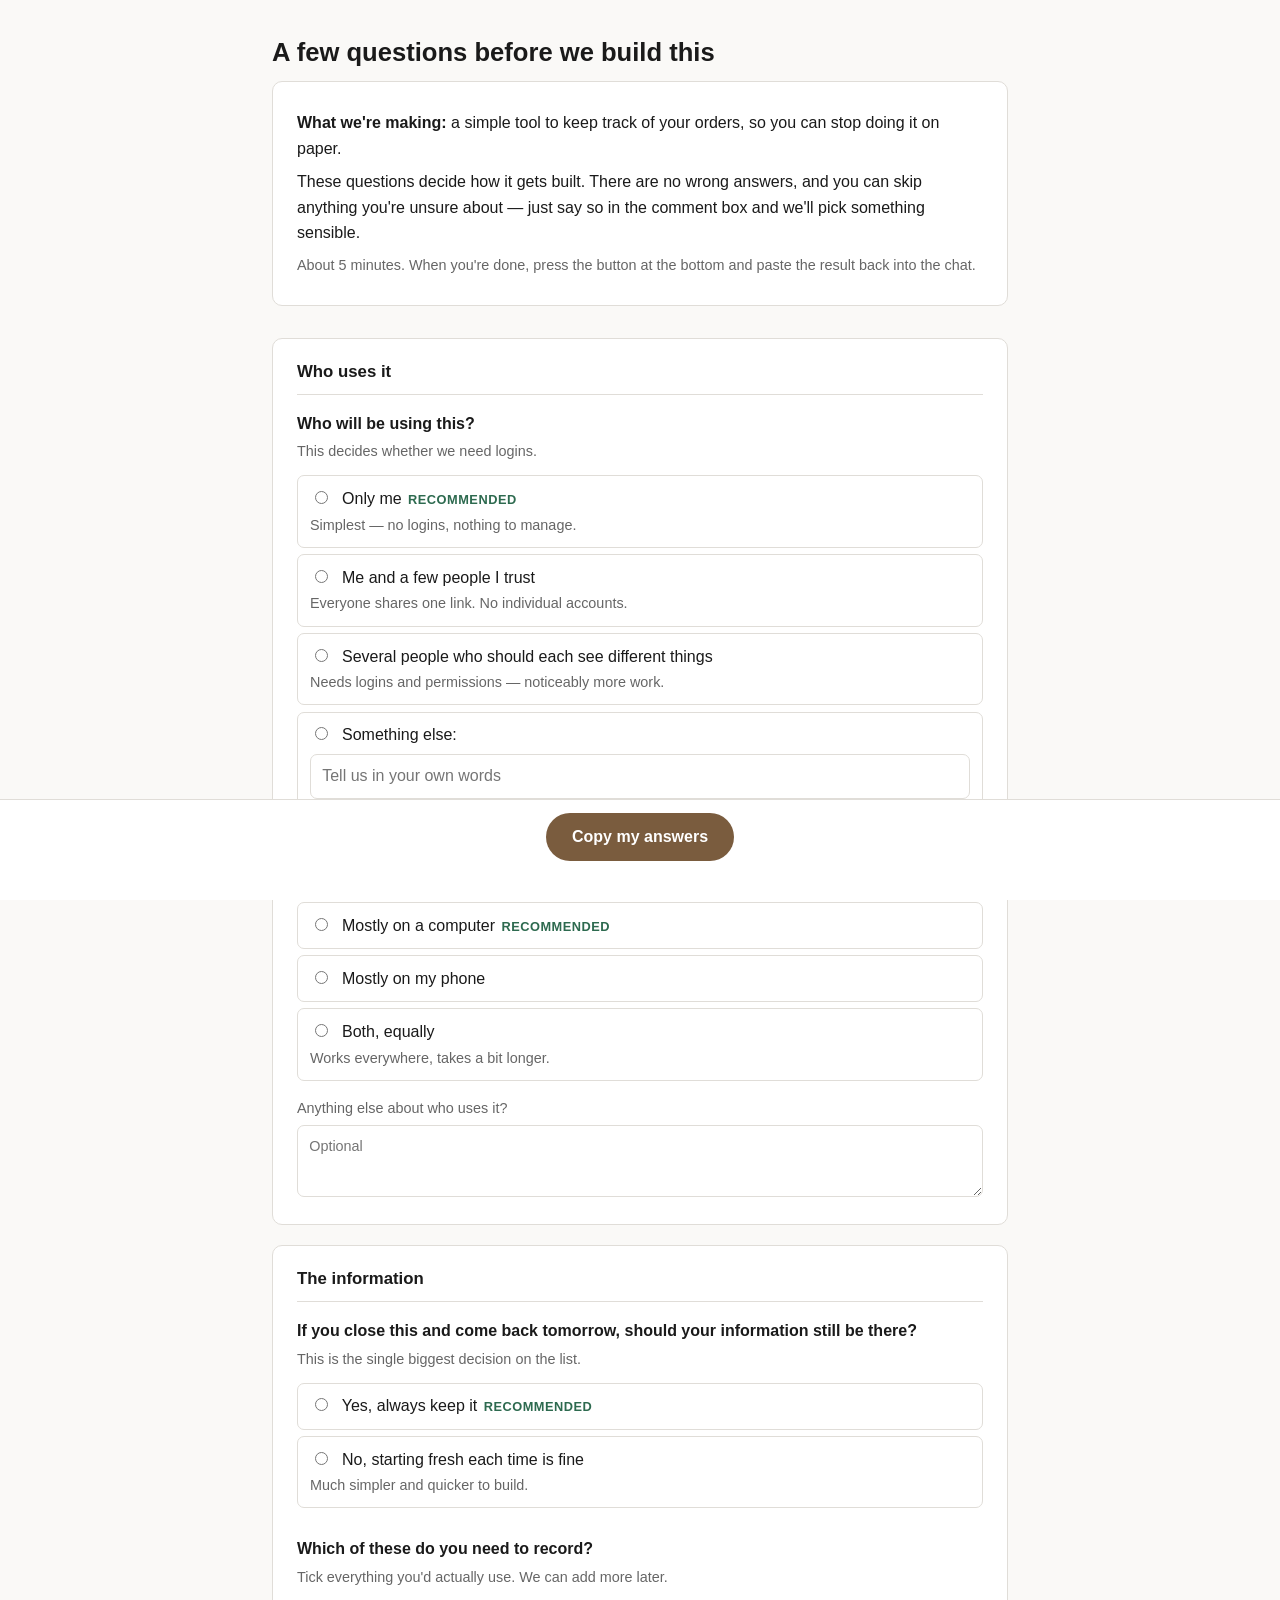
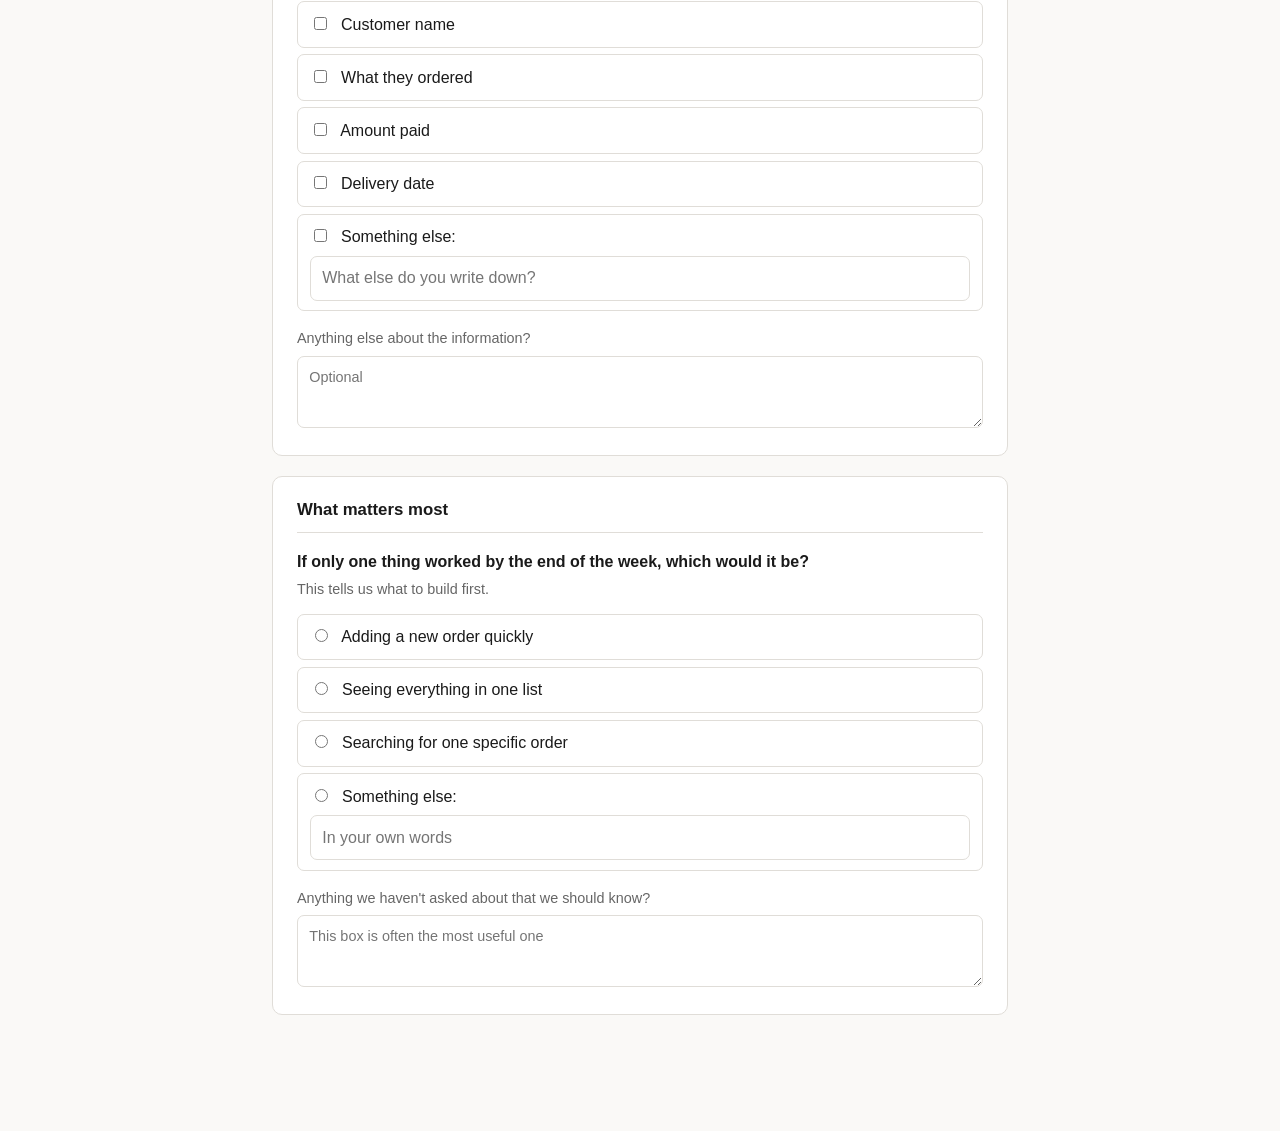
==== .agents/skills/requirements-workbook/references/workbook-template.html @ c86bfe86 "feat: add requirements-workbook skill with a working HTML template Addresses a failure the other ski" ====
<!DOCTYPE html>
<!--
  Requirements workbook template.

  Copy this file, replace the intro and the questions, keep everything else.
  Self-contained on purpose: no CDN, no fonts, no build step. It must work by
  double-clicking it, offline.

  To add a question, copy one <div class="q"> block. The rules the script
  relies on:
    - each question block has  class="q"  and a  data-q="<plain question text>"
    - every input in one question shares the same  name="..."  (unique per page)
    - an "Other" free-text input has  class="other"
    - a section comment box has  class="comment"  and sits inside its <section>
  Nothing else is required. The copy button reads the DOM, so you never have to
  maintain a parallel list of questions.
-->
<html lang="en">
<head>
<meta charset="utf-8">
<meta name="viewport" content="width=device-width, initial-scale=1">
<title>A few questions before we build this</title>
<style>
  :root {
    --ink: #1a1a1a; --muted: #666; --line: #e0ddd8;
    --bg: #faf9f7; --card: #fff; --accent: #7a5c3e; --ok: #2d6a4f;
  }
  * { box-sizing: border-box; }
  body {
    margin: 0; padding: 2rem 1rem 6rem; background: var(--bg); color: var(--ink);
    font: 16px/1.6 -apple-system, BlinkMacSystemFont, "Segoe UI", Roboto, sans-serif;
  }
  main { max-width: 46rem; margin: 0 auto; }
  h1 { font-size: 1.6rem; margin: 0 0 .5rem; }
  .intro {
    background: var(--card); border: 1px solid var(--line); border-radius: 10px;
    padding: 1.25rem 1.5rem; margin-bottom: 2rem;
  }
  .intro p { margin: .5rem 0; }
  .time { color: var(--muted); font-size: .9rem; }
  section {
    background: var(--card); border: 1px solid var(--line); border-radius: 10px;
    padding: 1.25rem 1.5rem; margin-bottom: 1.25rem;
  }
  section > h2 {
    font-size: 1.05rem; margin: 0 0 1rem; padding-bottom: .5rem;
    border-bottom: 1px solid var(--line);
  }
  .q { margin-bottom: 1.75rem; }
  .q:last-of-type { margin-bottom: 1rem; }
  .q > p.ask { font-weight: 600; margin: 0 0 .25rem; }
  .q > p.why { color: var(--muted); font-size: .9rem; margin: 0 0 .75rem; }
  label.opt {
    display: block; padding: .6rem .75rem; margin-bottom: .4rem; cursor: pointer;
    border: 1px solid var(--line); border-radius: 7px; background: #fff;
  }
  label.opt:hover { border-color: var(--accent); }
  label.opt input { margin-right: .6rem; }
  .consequence { color: var(--muted); font-size: .9rem; }
  .rec {
    color: var(--ok); font-size: .8rem; font-weight: 600;
    text-transform: uppercase; letter-spacing: .04em; margin-left: .4rem;
  }
  input[type=text], textarea {
    width: 100%; font: inherit; padding: .55rem .7rem; margin-top: .35rem;
    border: 1px solid var(--line); border-radius: 7px; background: #fff;
  }
  textarea { min-height: 4.5rem; resize: vertical; }
  .comment-label { display: block; font-size: .9rem; color: var(--muted); margin-top: .5rem; }
  .bar {
    position: fixed; left: 0; right: 0; bottom: 0; background: var(--card);
    border-top: 1px solid var(--line); padding: .85rem 1rem; text-align: center;
  }
  button {
    font: inherit; font-weight: 600; padding: .7rem 1.6rem; cursor: pointer;
    background: var(--accent); color: #fff; border: 0; border-radius: 99px;
  }
  button:hover { background: #5f4730; }
  #status { display: block; margin-top: .5rem; font-size: .9rem; color: var(--ok); min-height: 1.2em; }
  #fallback { display: none; max-width: 46rem; margin: 1rem auto 0; }
  @media (prefers-color-scheme: dark) {
    :root { --ink: #ececec; --muted: #a0a0a0; --line: #3a3a3a; --bg: #1b1b1b; --card: #242424; --accent: #b98d5f; --ok: #6fbf9a; }
    label.opt, input[type=text], textarea { background: #2c2c2c; color: inherit; }
  }
</style>
</head>
<body>
<main>

  <!-- ==== REPLACE: intro ==== -->
  <h1>A few questions before we build this</h1>
  <div class="intro">
    <p><strong>What we're making:</strong> a simple tool to keep track of your
      orders, so you can stop doing it on paper.</p>
    <p>These questions decide how it gets built. There are no wrong answers, and
      you can skip anything you're unsure about — just say so in the comment box
      and we'll pick something sensible.</p>
    <p class="time">About 5 minutes. When you're done, press the button at the
      bottom and paste the result back into the chat.</p>
  </div>

  <!-- ==== REPLACE: sections and questions ==== -->
  <section>
    <h2>Who uses it</h2>

    <div class="q" data-q="Who will be using this?">
      <p class="ask">Who will be using this?</p>
      <p class="why">This decides whether we need logins.</p>
      <label class="opt"><input type="radio" name="users" value="Only me">
        Only me<span class="rec">Recommended</span>
        <span class="consequence"><br>Simplest — no logins, nothing to manage.</span></label>
      <label class="opt"><input type="radio" name="users" value="Me and a few people I trust">
        Me and a few people I trust
        <span class="consequence"><br>Everyone shares one link. No individual accounts.</span></label>
      <label class="opt"><input type="radio" name="users" value="Several people who should each see different things">
        Several people who should each see different things
        <span class="consequence"><br>Needs logins and permissions — noticeably more work.</span></label>
      <label class="opt"><input type="radio" name="users" value="__other__">
        Something else:
        <input type="text" class="other" placeholder="Tell us in your own words"></label>
    </div>

    <div class="q" data-q="Will you use this on your phone?">
      <p class="ask">Will you use this on your phone?</p>
      <p class="why">Phone layouts take extra work, so it helps to know early.</p>
      <label class="opt"><input type="radio" name="device" value="Mostly on a computer">
        Mostly on a computer<span class="rec">Recommended</span></label>
      <label class="opt"><input type="radio" name="device" value="Mostly on my phone">
        Mostly on my phone</label>
      <label class="opt"><input type="radio" name="device" value="Both, equally">
        Both, equally
        <span class="consequence"><br>Works everywhere, takes a bit longer.</span></label>
    </div>

    <label class="comment-label">Anything else about who uses it?
      <textarea class="comment" placeholder="Optional"></textarea></label>
  </section>

  <section>
    <h2>The information</h2>

    <div class="q" data-q="If you close this and come back tomorrow, should your information still be there?">
      <p class="ask">If you close this and come back tomorrow, should your
        information still be there?</p>
      <p class="why">This is the single biggest decision on the list.</p>
      <label class="opt"><input type="radio" name="persist" value="Yes, always keep it">
        Yes, always keep it<span class="rec">Recommended</span></label>
      <label class="opt"><input type="radio" name="persist" value="No, starting fresh each time is fine">
        No, starting fresh each time is fine
        <span class="consequence"><br>Much simpler and quicker to build.</span></label>
    </div>

    <div class="q" data-q="Which of these do you need to record? (tick all that apply)">
      <p class="ask">Which of these do you need to record?</p>
      <p class="why">Tick everything you'd actually use. We can add more later.</p>
      <label class="opt"><input type="checkbox" name="fields" value="Customer name"> Customer name</label>
      <label class="opt"><input type="checkbox" name="fields" value="What they ordered"> What they ordered</label>
      <label class="opt"><input type="checkbox" name="fields" value="Amount paid"> Amount paid</label>
      <label class="opt"><input type="checkbox" name="fields" value="Delivery date"> Delivery date</label>
      <label class="opt"><input type="checkbox" name="fields" value="__other__"> Something else:
        <input type="text" class="other" placeholder="What else do you write down?"></label>
    </div>

    <label class="comment-label">Anything else about the information?
      <textarea class="comment" placeholder="Optional"></textarea></label>
  </section>

  <section>
    <h2>What matters most</h2>

    <div class="q" data-q="If only one thing worked by the end of the week, which would it be?">
      <p class="ask">If only one thing worked by the end of the week, which would
        it be?</p>
      <p class="why">This tells us what to build first.</p>
      <label class="opt"><input type="radio" name="priority" value="Adding a new order quickly">
        Adding a new order quickly</label>
      <label class="opt"><input type="radio" name="priority" value="Seeing everything in one list">
        Seeing everything in one list</label>
      <label class="opt"><input type="radio" name="priority" value="Searching for one specific order">
        Searching for one specific order</label>
      <label class="opt"><input type="radio" name="priority" value="__other__">
        Something else:
        <input type="text" class="other" placeholder="In your own words"></label>
    </div>

    <label class="comment-label">Anything we haven't asked about that we should know?
      <textarea class="comment" placeholder="This box is often the most useful one"></textarea></label>
  </section>
  <!-- ==== END REPLACE ==== -->

</main>

<div class="bar">
  <button id="copy" type="button">Copy my answers</button>
  <span id="status" role="status" aria-live="polite"></span>
</div>

<main id="fallback">
  <p>Couldn't copy automatically — select everything below and copy it manually:</p>
  <textarea id="fallbackText" style="min-height:18rem"></textarea>
</main>

<script>
(function () {
  "use strict";

  function collect() {
    var out = [];
    var unanswered = [];

    out.push("## Workbook answers — " + document.title);
    out.push("_Completed " + new Date().toLocaleString() + "_");

    document.querySelectorAll("main > section").forEach(function (section) {
      var heading = section.querySelector("h2");
      out.push("");
      out.push("### " + (heading ? heading.textContent.trim() : "Section"));

      section.querySelectorAll(".q").forEach(function (q) {
        var question = q.dataset.q || (q.querySelector(".ask") || {}).textContent || "Question";
        question = question.trim();
        var picked = [];

        q.querySelectorAll("input[type=radio], input[type=checkbox]").forEach(function (input) {
          if (!input.checked) return;
          if (input.value === "__other__") {
            // The free-text box lives inside the same label as its option.
            var box = input.closest("label").querySelector(".other");
            var typed = box && box.value.trim();
            picked.push(typed ? typed + " (their own words)" : "Other — but left blank");
          } else {
            picked.push(input.value);
          }
        });

        out.push("");
        out.push("**Q: " + question + "**");
        if (picked.length) {
          out.push("A: " + picked.join("; "));
        } else {
          out.push("A: — not answered —");
          unanswered.push(question);
        }
      });

      var comment = section.querySelector(".comment");
      if (comment && comment.value.trim()) {
        out.push("");
        out.push("Note: " + comment.value.trim());
      }
    });

    out.push("");
    if (unanswered.length) {
      out.push("### Left unanswered — please don't read these as 'no'");
      unanswered.forEach(function (q) { out.push("- " + q); });
    } else {
      out.push("_Every question was answered._");
    }

    return out.join("\n");
  }

  function say(message) {
    document.getElementById("status").textContent = message;
  }

  document.getElementById("copy").addEventListener("click", function () {
    var text = collect();

    function manual() {
      var pane = document.getElementById("fallback");
      var box = document.getElementById("fallbackText");
      box.value = text;
      pane.style.display = "block";
      box.focus();
      box.select();
      say("Copy the text below instead.");
    }

    // navigator.clipboard is unavailable on file:// in some browsers, so the
    // manual pane is a real path, not a nicety.
    if (navigator.clipboard && navigator.clipboard.writeText) {
      navigator.clipboard.writeText(text).then(function () {
        say("Copied. Now paste it back into the chat.");
      }, manual);
    } else {
      manual();
    }
  });
})();
</script>
</body>
</html>
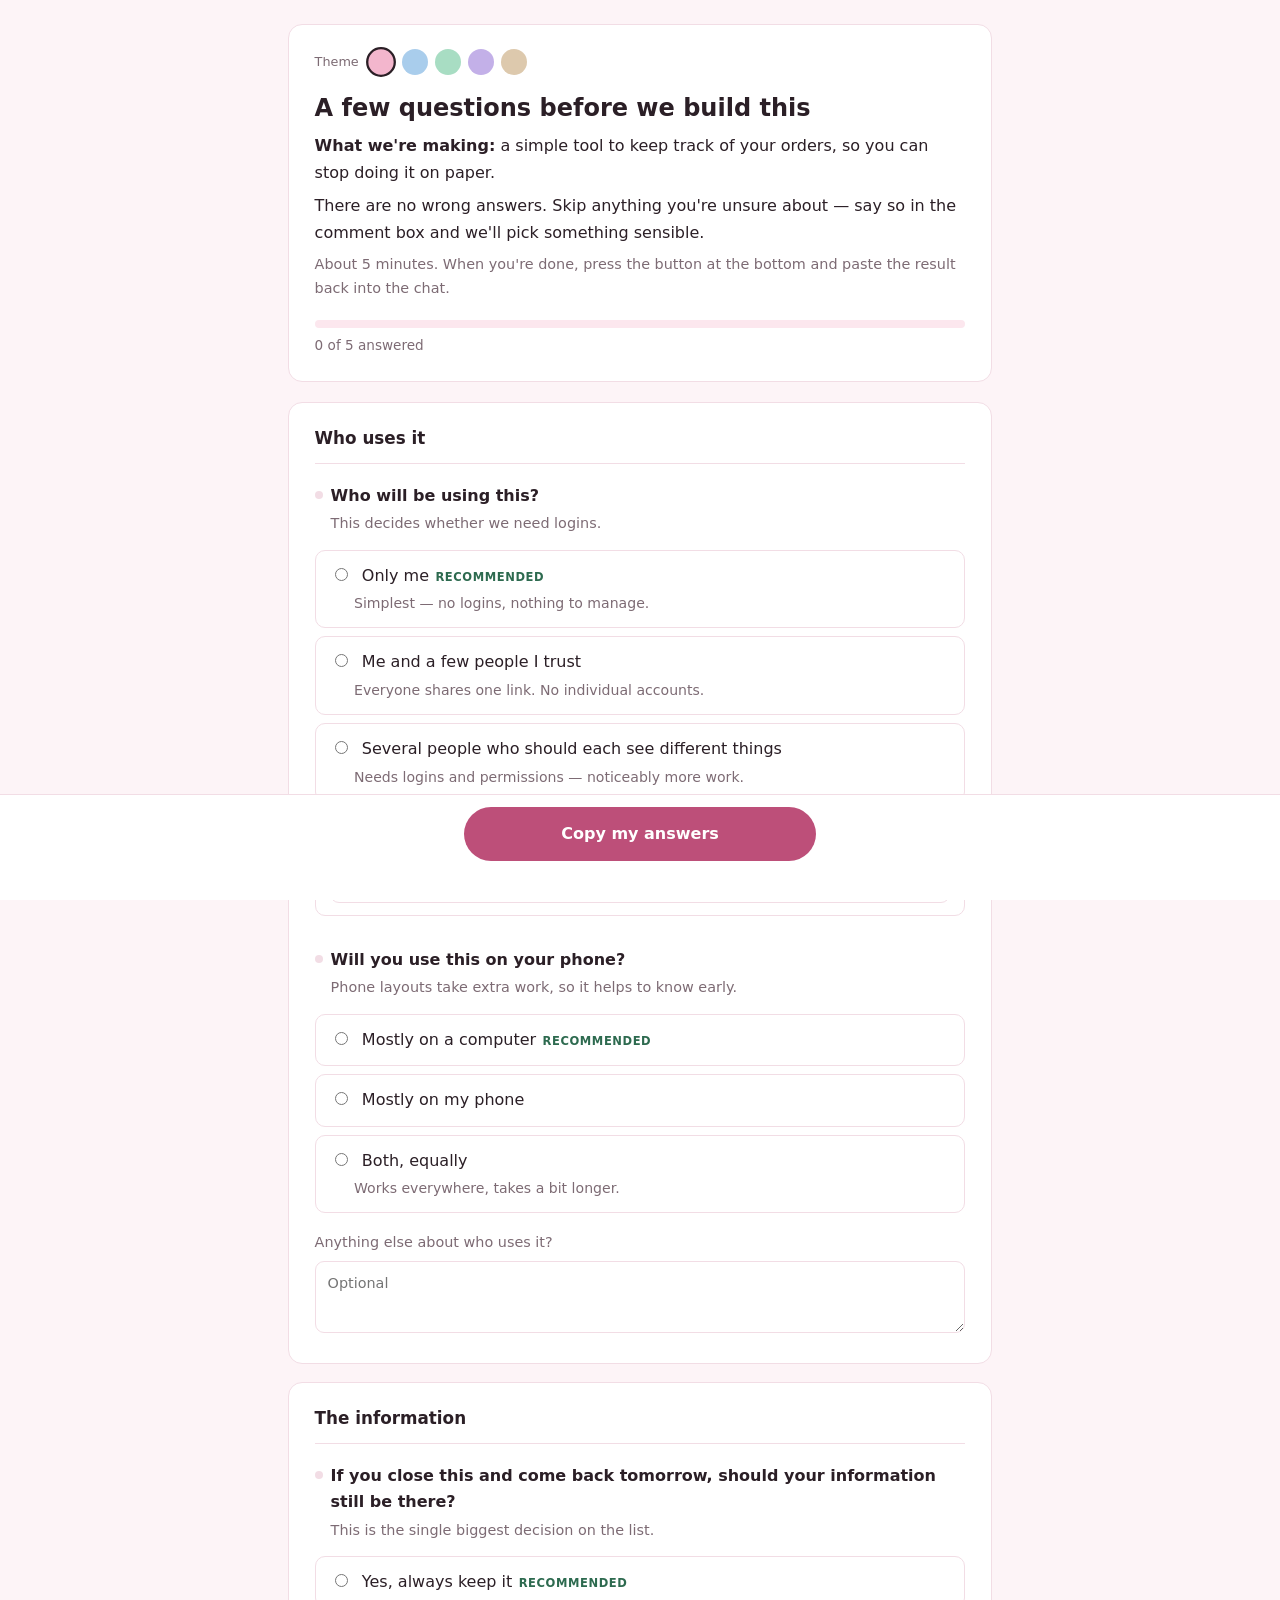
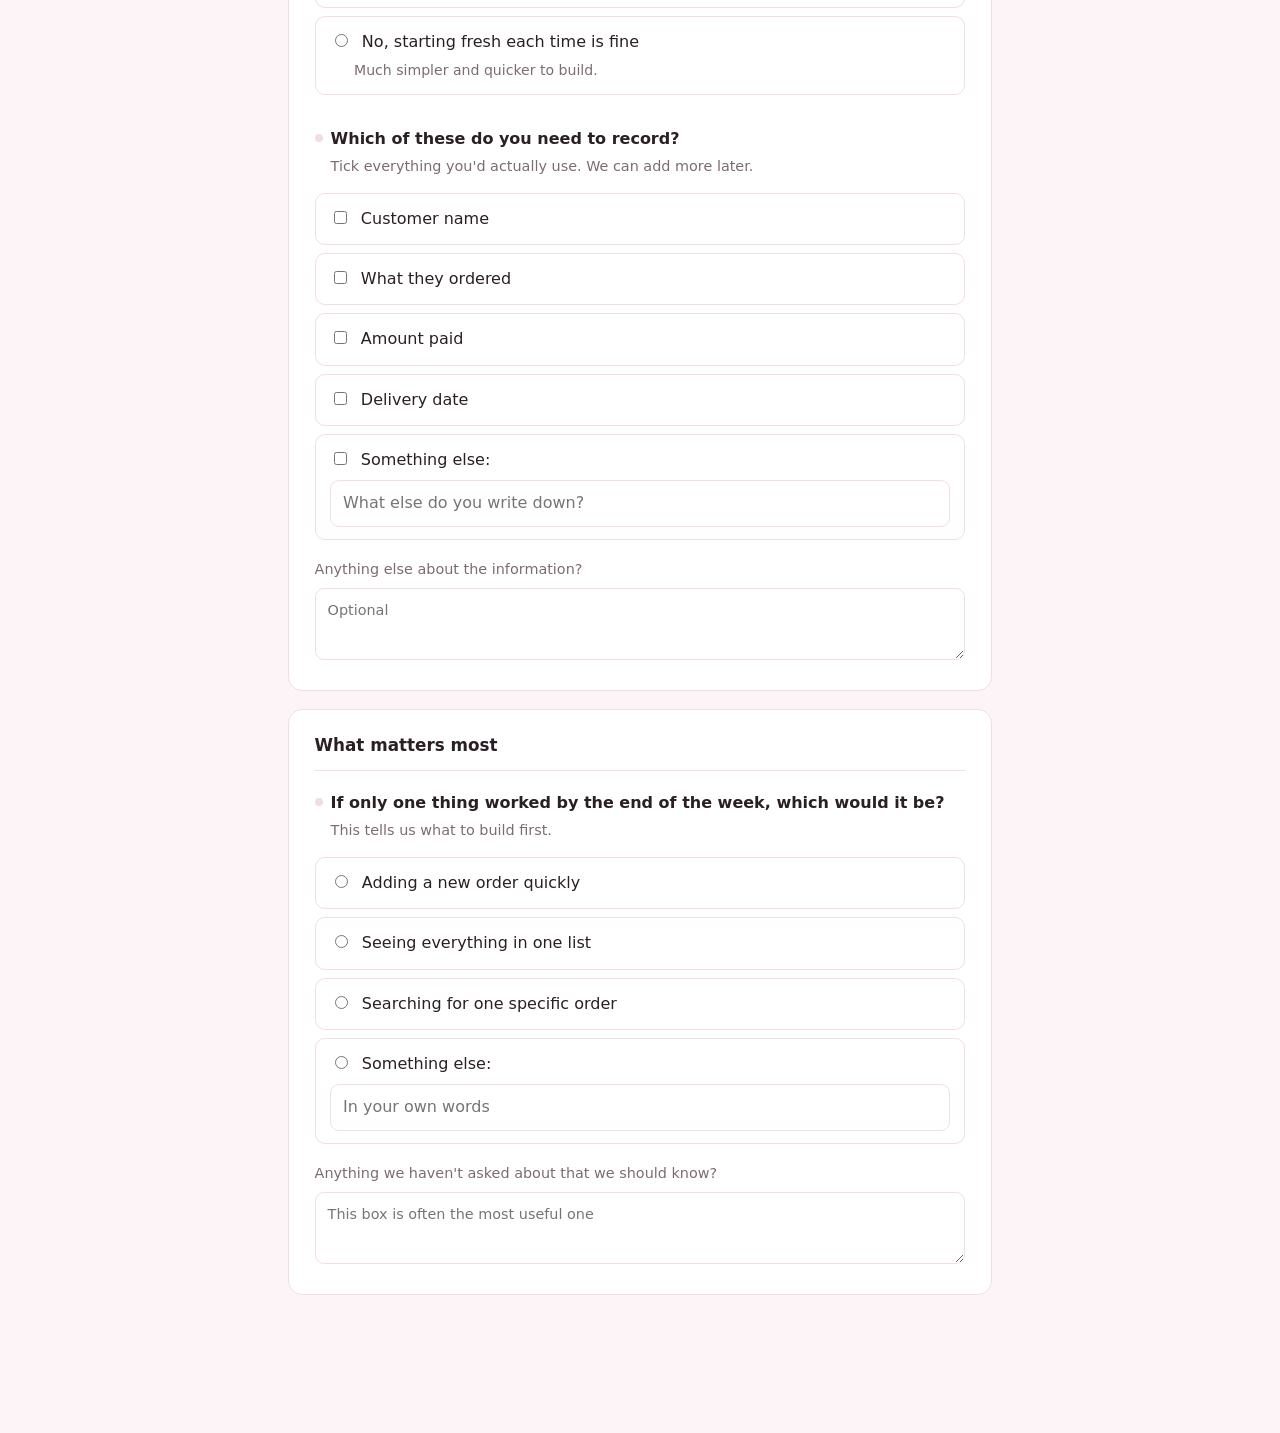
==== commit c1fb77a9: "feat: redesign the workbook template for comfort and accessibility A questionnaire that is unpleasan" ====
--- a/.agents/skills/requirements-workbook/references/workbook-template.html
+++ b/.agents/skills/requirements-workbook/references/workbook-template.html
@@ -12,116 +12,205 @@
     - every input in one question shares the same  name="..."  (unique per page)
     - an "Other" free-text input has  class="other"
     - a section comment box has  class="comment"  and sits inside its <section>
-  Nothing else is required. The copy button reads the DOM, so you never have to
-  maintain a parallel list of questions.
+  Nothing else is required. The copy button and the progress counter both read
+  the DOM, so you never maintain a parallel list of questions.
+
+  Themes: the person answering picks one from the swatches in the header. Their
+  choice is remembered. Do not hard-code a theme for someone else's taste.
 -->
-<html lang="en">
+<html lang="en" data-theme="blossom">
 <head>
 <meta charset="utf-8">
 <meta name="viewport" content="width=device-width, initial-scale=1">
 <title>A few questions before we build this</title>
 <style>
-  :root {
-    --ink: #1a1a1a; --muted: #666; --line: #e0ddd8;
-    --bg: #faf9f7; --card: #fff; --accent: #7a5c3e; --ok: #2d6a4f;
-  }
-  * { box-sizing: border-box; }
+  /* ---- themes -------------------------------------------------------
+     Every palette keeps body text at >= 4.5:1 against its surface, so the
+     pastels stay readable. Ink is near-black in all of them for that reason. */
+  [data-theme="blossom"] {
+    --bg:#fdf4f7; --card:#fff; --ink:#2b1f26; --muted:#7d6b74;
+    --line:#f2dde5; --accent:#bd4f79; --accent-soft:#fce7ee; --ring:#e58fb0;
+  }
+  [data-theme="sky"] {
+    --bg:#f1f7fd; --card:#fff; --ink:#1d2733; --muted:#67788a;
+    --line:#dce9f5; --accent:#3a6ea5; --accent-soft:#e3eefa; --ring:#8ab4dd;
+  }
+  [data-theme="mint"] {
+    --bg:#f1faf5; --card:#fff; --ink:#1e2b25; --muted:#647a70;
+    --line:#d8ede2; --accent:#2f7d5c; --accent-soft:#e0f4ea; --ring:#7fc4a4;
+  }
+  [data-theme="lilac"] {
+    --bg:#f7f4fd; --card:#fff; --ink:#261f33; --muted:#736a85;
+    --line:#e6dff5; --accent:#6d54a8; --accent-soft:#ece4fa; --ring:#a992dc;
+  }
+  [data-theme="sand"] {
+    --bg:#faf9f7; --card:#fff; --ink:#1a1a1a; --muted:#6b665f;
+    --line:#e8e3da; --accent:#8a6440; --accent-soft:#f4ece2; --ring:#c9a882;
+  }
+  :root { --ok:#2d6a4f; --radius:14px; }
+
+  * { box-sizing:border-box; }
+  html { scroll-behavior:smooth; }
   body {
-    margin: 0; padding: 2rem 1rem 6rem; background: var(--bg); color: var(--ink);
-    font: 16px/1.6 -apple-system, BlinkMacSystemFont, "Segoe UI", Roboto, sans-serif;
-  }
-  main { max-width: 46rem; margin: 0 auto; }
-  h1 { font-size: 1.6rem; margin: 0 0 .5rem; }
-  .intro {
-    background: var(--card); border: 1px solid var(--line); border-radius: 10px;
-    padding: 1.25rem 1.5rem; margin-bottom: 2rem;
-  }
-  .intro p { margin: .5rem 0; }
-  .time { color: var(--muted); font-size: .9rem; }
+    margin:0; padding:1.5rem 1rem 7.5rem; background:var(--bg); color:var(--ink);
+    font:16px/1.65 system-ui, -apple-system, "Segoe UI", Roboto, sans-serif;
+    transition:background 180ms ease, color 180ms ease;
+  }
+  main { max-width:44rem; margin:0 auto; }
+
+  /* ---- header ---- */
+  header {
+    background:var(--card); border:1px solid var(--line); border-radius:var(--radius);
+    padding:1.5rem 1.6rem; margin-bottom:1.25rem;
+  }
+  .themes { display:flex; gap:.45rem; align-items:center; margin-bottom:1.1rem; }
+  .themes span { font-size:.8rem; color:var(--muted); margin-right:.15rem; }
+  .sw {
+    width:26px; height:26px; border-radius:50%; border:2px solid transparent;
+    cursor:pointer; padding:0; transition:transform 150ms ease, border-color 150ms ease;
+  }
+  .sw:hover { transform:scale(1.15); }
+  .sw[aria-pressed="true"] { border-color:var(--ink); transform:scale(1.15); }
+  .sw:focus-visible { outline:3px solid var(--ring); outline-offset:2px; }
+  h1 { font-size:1.5rem; line-height:1.3; margin:0 0 .6rem; }
+  header p { margin:.45rem 0; }
+  .time { color:var(--muted); font-size:.9rem; }
+
+  /* ---- progress ---- */
+  .progress-wrap { margin-top:1.2rem; }
+  .progress-track {
+    height:8px; background:var(--accent-soft); border-radius:99px; overflow:hidden;
+  }
+  .progress-fill {
+    height:100%; width:0%; background:var(--accent); border-radius:99px;
+    transition:width 200ms ease;
+  }
+  .progress-text { font-size:.85rem; color:var(--muted); margin-top:.4rem; }
+
+  /* ---- sections ---- */
   section {
-    background: var(--card); border: 1px solid var(--line); border-radius: 10px;
-    padding: 1.25rem 1.5rem; margin-bottom: 1.25rem;
+    background:var(--card); border:1px solid var(--line); border-radius:var(--radius);
+    padding:1.4rem 1.6rem; margin-bottom:1.1rem;
   }
   section > h2 {
-    font-size: 1.05rem; margin: 0 0 1rem; padding-bottom: .5rem;
-    border-bottom: 1px solid var(--line);
-  }
-  .q { margin-bottom: 1.75rem; }
-  .q:last-of-type { margin-bottom: 1rem; }
-  .q > p.ask { font-weight: 600; margin: 0 0 .25rem; }
-  .q > p.why { color: var(--muted); font-size: .9rem; margin: 0 0 .75rem; }
+    font-size:1.05rem; margin:0 0 1.2rem; padding-bottom:.6rem;
+    border-bottom:1px solid var(--line);
+  }
+  .q { margin-bottom:1.9rem; }
+  .q:last-of-type { margin-bottom:1.1rem; }
+  .ask { font-weight:600; margin:0 0 .2rem; display:flex; gap:.5rem; align-items:baseline; }
+  .dot {
+    width:8px; height:8px; border-radius:50%; background:var(--line);
+    flex:none; transform:translateY(-2px); transition:background 180ms ease;
+  }
+  .q.answered .dot { background:var(--ok); }
+  .why { color:var(--muted); font-size:.9rem; margin:0 0 .85rem 1rem; }
+
+  /* ---- options: whole card is the target, not just the dot ---- */
   label.opt {
-    display: block; padding: .6rem .75rem; margin-bottom: .4rem; cursor: pointer;
-    border: 1px solid var(--line); border-radius: 7px; background: #fff;
-  }
-  label.opt:hover { border-color: var(--accent); }
-  label.opt input { margin-right: .6rem; }
-  .consequence { color: var(--muted); font-size: .9rem; }
+    display:block; padding:.75rem .9rem; margin-bottom:.5rem; cursor:pointer;
+    border:1.5px solid var(--line); border-radius:10px; background:var(--card);
+    transition:border-color 150ms ease, background 150ms ease;
+  }
+  label.opt:hover { border-color:var(--ring); background:var(--accent-soft); }
+  label.opt:has(input:checked) { border-color:var(--accent); background:var(--accent-soft); }
+  label.opt:focus-within { outline:3px solid var(--ring); outline-offset:2px; }
+  label.opt input { margin-right:.55rem; accent-color:var(--accent); }
+  .consequence { color:var(--muted); font-size:.88rem; display:block; margin:.2rem 0 0 1.5rem; }
   .rec {
-    color: var(--ok); font-size: .8rem; font-weight: 600;
-    text-transform: uppercase; letter-spacing: .04em; margin-left: .4rem;
-  }
+    color:var(--ok); font-size:.72rem; font-weight:700; letter-spacing:.05em;
+    text-transform:uppercase; margin-left:.4rem; white-space:nowrap;
+  }
+
   input[type=text], textarea {
-    width: 100%; font: inherit; padding: .55rem .7rem; margin-top: .35rem;
-    border: 1px solid var(--line); border-radius: 7px; background: #fff;
-  }
-  textarea { min-height: 4.5rem; resize: vertical; }
-  .comment-label { display: block; font-size: .9rem; color: var(--muted); margin-top: .5rem; }
+    width:100%; font:inherit; color:inherit; padding:.6rem .75rem; margin-top:.4rem;
+    border:1.5px solid var(--line); border-radius:9px; background:var(--card);
+  }
+  input[type=text]:focus, textarea:focus {
+    outline:3px solid var(--ring); outline-offset:1px; border-color:var(--accent);
+  }
+  textarea { min-height:4.5rem; resize:vertical; }
+  .comment-label { display:block; font-size:.9rem; color:var(--muted); margin-top:.6rem; }
+
+  /* ---- sticky action bar: one primary action, always reachable ---- */
   .bar {
-    position: fixed; left: 0; right: 0; bottom: 0; background: var(--card);
-    border-top: 1px solid var(--line); padding: .85rem 1rem; text-align: center;
-  }
-  button {
-    font: inherit; font-weight: 600; padding: .7rem 1.6rem; cursor: pointer;
-    background: var(--accent); color: #fff; border: 0; border-radius: 99px;
-  }
-  button:hover { background: #5f4730; }
-  #status { display: block; margin-top: .5rem; font-size: .9rem; color: var(--ok); min-height: 1.2em; }
-  #fallback { display: none; max-width: 46rem; margin: 1rem auto 0; }
-  @media (prefers-color-scheme: dark) {
-    :root { --ink: #ececec; --muted: #a0a0a0; --line: #3a3a3a; --bg: #1b1b1b; --card: #242424; --accent: #b98d5f; --ok: #6fbf9a; }
-    label.opt, input[type=text], textarea { background: #2c2c2c; color: inherit; }
-  }
+    position:fixed; left:0; right:0; bottom:0; z-index:5;
+    background:var(--card); border-top:1px solid var(--line);
+    padding:.8rem 1rem calc(.8rem + env(safe-area-inset-bottom)); text-align:center;
+  }
+  .bar-inner { max-width:44rem; margin:0 auto; }
+  button.primary {
+    font:inherit; font-weight:600; font-size:1rem; padding:.85rem 2rem; width:100%;
+    max-width:22rem; cursor:pointer; background:var(--accent); color:#fff;
+    border:0; border-radius:99px; transition:filter 150ms ease, transform 100ms ease;
+  }
+  button.primary:hover { filter:brightness(1.08); }
+  button.primary:active { transform:scale(.985); }
+  button.primary:focus-visible { outline:3px solid var(--ring); outline-offset:3px; }
+  #status { display:block; margin-top:.5rem; font-size:.88rem; color:var(--ok); min-height:1.3em; }
+  #status.warn { color:var(--muted); }
+
+  #fallback { display:none; max-width:44rem; margin:1.25rem auto 0; }
+
+  @media (max-width:34rem) {
+    body { padding:1rem .75rem 8rem; }
+    header, section { padding:1.1rem 1rem; border-radius:12px; }
+    h1 { font-size:1.3rem; }
+  }
+  @media (prefers-reduced-motion:reduce) { * { transition:none !important; } }
 </style>
 </head>
 <body>
 <main>
 
   <!-- ==== REPLACE: intro ==== -->
-  <h1>A few questions before we build this</h1>
-  <div class="intro">
+  <header>
+    <div class="themes" role="group" aria-label="Choose a colour theme">
+      <span>Theme</span>
+      <button class="sw" data-set="blossom" style="background:#f3b6cd" title="Blossom" aria-label="Blossom" aria-pressed="true"></button>
+      <button class="sw" data-set="sky"     style="background:#a9cdec" title="Sky"     aria-label="Sky"     aria-pressed="false"></button>
+      <button class="sw" data-set="mint"    style="background:#a8ddc3" title="Mint"    aria-label="Mint"    aria-pressed="false"></button>
+      <button class="sw" data-set="lilac"   style="background:#c3b0e8" title="Lilac"   aria-label="Lilac"   aria-pressed="false"></button>
+      <button class="sw" data-set="sand"    style="background:#ddc9ad" title="Sand"    aria-label="Sand"    aria-pressed="false"></button>
+    </div>
+
+    <h1>A few questions before we build this</h1>
     <p><strong>What we're making:</strong> a simple tool to keep track of your
       orders, so you can stop doing it on paper.</p>
-    <p>These questions decide how it gets built. There are no wrong answers, and
-      you can skip anything you're unsure about — just say so in the comment box
-      and we'll pick something sensible.</p>
+    <p>There are no wrong answers. Skip anything you're unsure about — say so in
+      the comment box and we'll pick something sensible.</p>
     <p class="time">About 5 minutes. When you're done, press the button at the
       bottom and paste the result back into the chat.</p>
-  </div>
+
+    <div class="progress-wrap">
+      <div class="progress-track"><div class="progress-fill" id="bar"></div></div>
+      <div class="progress-text" id="progressText">0 of 0 answered</div>
+    </div>
+  </header>
 
   <!-- ==== REPLACE: sections and questions ==== -->
   <section>
     <h2>Who uses it</h2>
 
     <div class="q" data-q="Who will be using this?">
-      <p class="ask">Who will be using this?</p>
+      <p class="ask"><span class="dot"></span>Who will be using this?</p>
       <p class="why">This decides whether we need logins.</p>
       <label class="opt"><input type="radio" name="users" value="Only me">
         Only me<span class="rec">Recommended</span>
-        <span class="consequence"><br>Simplest — no logins, nothing to manage.</span></label>
+        <span class="consequence">Simplest — no logins, nothing to manage.</span></label>
       <label class="opt"><input type="radio" name="users" value="Me and a few people I trust">
         Me and a few people I trust
-        <span class="consequence"><br>Everyone shares one link. No individual accounts.</span></label>
+        <span class="consequence">Everyone shares one link. No individual accounts.</span></label>
       <label class="opt"><input type="radio" name="users" value="Several people who should each see different things">
         Several people who should each see different things
-        <span class="consequence"><br>Needs logins and permissions — noticeably more work.</span></label>
+        <span class="consequence">Needs logins and permissions — noticeably more work.</span></label>
       <label class="opt"><input type="radio" name="users" value="__other__">
         Something else:
         <input type="text" class="other" placeholder="Tell us in your own words"></label>
     </div>
 
     <div class="q" data-q="Will you use this on your phone?">
-      <p class="ask">Will you use this on your phone?</p>
+      <p class="ask"><span class="dot"></span>Will you use this on your phone?</p>
       <p class="why">Phone layouts take extra work, so it helps to know early.</p>
       <label class="opt"><input type="radio" name="device" value="Mostly on a computer">
         Mostly on a computer<span class="rec">Recommended</span></label>
@@ -129,7 +218,7 @@
         Mostly on my phone</label>
       <label class="opt"><input type="radio" name="device" value="Both, equally">
         Both, equally
-        <span class="consequence"><br>Works everywhere, takes a bit longer.</span></label>
+        <span class="consequence">Works everywhere, takes a bit longer.</span></label>
     </div>
 
     <label class="comment-label">Anything else about who uses it?
@@ -140,18 +229,18 @@
     <h2>The information</h2>
 
     <div class="q" data-q="If you close this and come back tomorrow, should your information still be there?">
-      <p class="ask">If you close this and come back tomorrow, should your
-        information still be there?</p>
+      <p class="ask"><span class="dot"></span>If you close this and come back
+        tomorrow, should your information still be there?</p>
       <p class="why">This is the single biggest decision on the list.</p>
       <label class="opt"><input type="radio" name="persist" value="Yes, always keep it">
         Yes, always keep it<span class="rec">Recommended</span></label>
       <label class="opt"><input type="radio" name="persist" value="No, starting fresh each time is fine">
         No, starting fresh each time is fine
-        <span class="consequence"><br>Much simpler and quicker to build.</span></label>
+        <span class="consequence">Much simpler and quicker to build.</span></label>
     </div>
 
     <div class="q" data-q="Which of these do you need to record? (tick all that apply)">
-      <p class="ask">Which of these do you need to record?</p>
+      <p class="ask"><span class="dot"></span>Which of these do you need to record?</p>
       <p class="why">Tick everything you'd actually use. We can add more later.</p>
       <label class="opt"><input type="checkbox" name="fields" value="Customer name"> Customer name</label>
       <label class="opt"><input type="checkbox" name="fields" value="What they ordered"> What they ordered</label>
@@ -169,8 +258,8 @@
     <h2>What matters most</h2>
 
     <div class="q" data-q="If only one thing worked by the end of the week, which would it be?">
-      <p class="ask">If only one thing worked by the end of the week, which would
-        it be?</p>
+      <p class="ask"><span class="dot"></span>If only one thing worked by the end
+        of the week, which would it be?</p>
       <p class="why">This tells us what to build first.</p>
       <label class="opt"><input type="radio" name="priority" value="Adding a new order quickly">
         Adding a new order quickly</label>
@@ -191,8 +280,10 @@
 </main>
 
 <div class="bar">
-  <button id="copy" type="button">Copy my answers</button>
-  <span id="status" role="status" aria-live="polite"></span>
+  <div class="bar-inner">
+    <button class="primary" id="copy" type="button">Copy my answers</button>
+    <span id="status" role="status" aria-live="polite"></span>
+  </div>
 </div>
 
 <main id="fallback">
@@ -204,6 +295,44 @@
 (function () {
   "use strict";
 
+  /* ---- theme: the person answering chooses; remember it ---- */
+  var THEME_KEY = "workbook-theme";
+  function setTheme(name) {
+    document.documentElement.dataset.theme = name;
+    document.querySelectorAll(".sw").forEach(function (b) {
+      b.setAttribute("aria-pressed", String(b.dataset.set === name));
+    });
+    try { localStorage.setItem(THEME_KEY, name); } catch (e) { /* file:// may block */ }
+  }
+  document.querySelectorAll(".sw").forEach(function (b) {
+    b.addEventListener("click", function () { setTheme(b.dataset.set); });
+  });
+  try {
+    var saved = localStorage.getItem(THEME_KEY);
+    if (saved) setTheme(saved);
+  } catch (e) { /* ignore */ }
+
+  /* ---- progress: answered questions, so nothing is silently missed ---- */
+  function answeredIn(q) {
+    return !!q.querySelector("input[type=radio]:checked, input[type=checkbox]:checked");
+  }
+  function refresh() {
+    var qs = document.querySelectorAll(".q"), done = 0;
+    qs.forEach(function (q) {
+      var ok = answeredIn(q);
+      q.classList.toggle("answered", ok);
+      if (ok) done++;
+    });
+    var pct = qs.length ? Math.round((done / qs.length) * 100) : 0;
+    document.getElementById("bar").style.width = pct + "%";
+    document.getElementById("progressText").textContent =
+      done + " of " + qs.length + " answered" +
+      (done === qs.length && qs.length ? " — all done" : "");
+  }
+  document.addEventListener("change", refresh);
+  refresh();
+
+  /* ---- collect ---- */
   function collect() {
     var out = [];
     var unanswered = [];
@@ -261,8 +390,10 @@
     return out.join("\n");
   }
 
-  function say(message) {
-    document.getElementById("status").textContent = message;
+  function say(message, warn) {
+    var el = document.getElementById("status");
+    el.textContent = message;
+    el.className = warn ? "warn" : "";
   }
 
   document.getElementById("copy").addEventListener("click", function () {
@@ -273,16 +404,21 @@
       var box = document.getElementById("fallbackText");
       box.value = text;
       pane.style.display = "block";
+      pane.scrollIntoView({ block: "start" });
       box.focus();
       box.select();
-      say("Copy the text below instead.");
+      say("Copy the text below instead.", true);
     }
 
     // navigator.clipboard is unavailable on file:// in some browsers, so the
     // manual pane is a real path, not a nicety.
     if (navigator.clipboard && navigator.clipboard.writeText) {
       navigator.clipboard.writeText(text).then(function () {
-        say("Copied. Now paste it back into the chat.");
+        var qs = document.querySelectorAll(".q").length;
+        var done = document.querySelectorAll(".q.answered").length;
+        say(done === qs
+          ? "Copied. Now paste it back into the chat."
+          : "Copied (" + done + " of " + qs + " answered). Paste it back into the chat.");
       }, manual);
     } else {
       manual();
